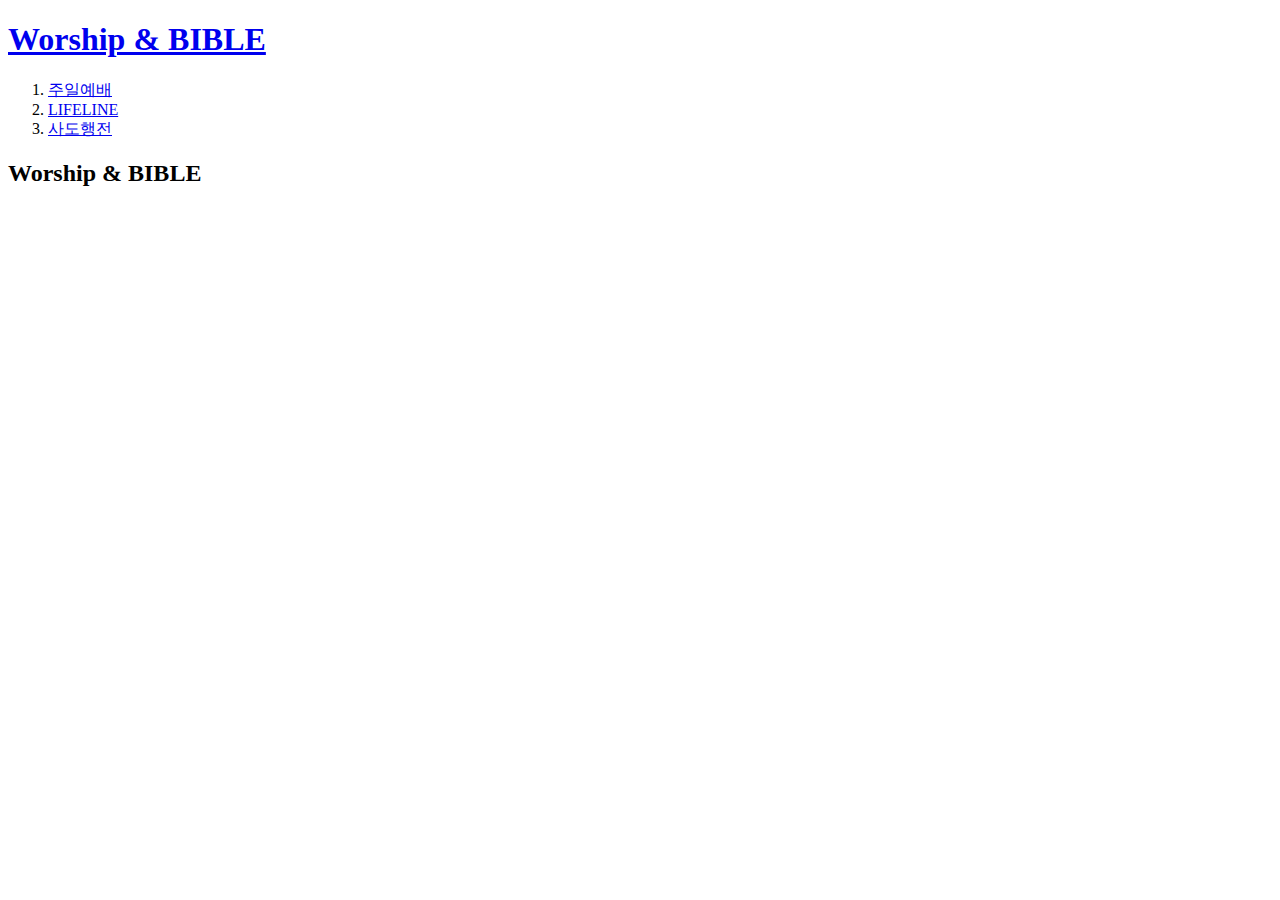
==== index.html @ 487e3ca4 "first version" ====
<!DOCTYPE html>
<html lang="en" dir="ltr">
<head>
  <meta charset="utf-8">
  <title>Worship & BIBLE</title>
</head>
<body>

<h1>
  <a href="index.html">Worship & BIBLE</a>
</h1>
  <ol>
    <li><a href="1.html">주일예배</a></li>
    <li><a href="2.html">LIFELINE</a></li>
    <li><a href="3.html">사도행전</a></li>
  </ol>
  <h2>Worship & BIBLE</h2>
    <p>
      <a href="https://www.leviworship.com"></a>
    </p>
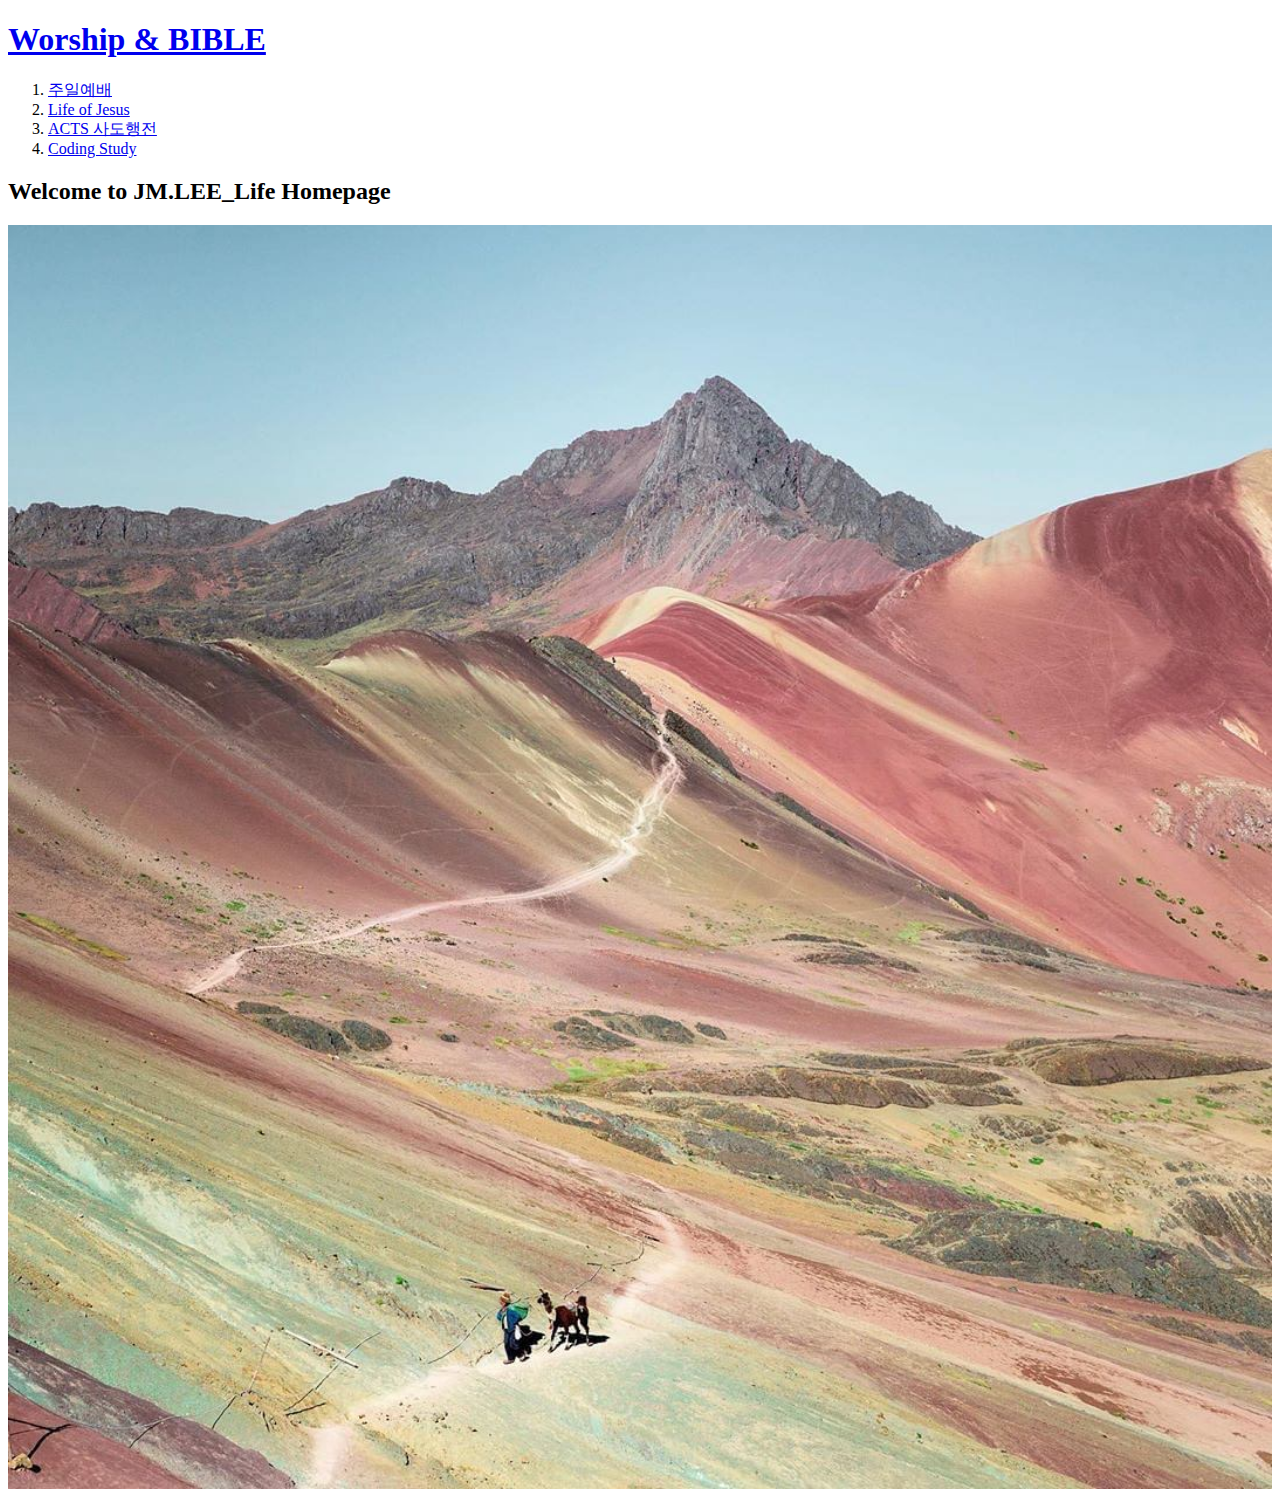
==== commit 0d547bdd: "Add files via upload" ====
--- a/index.html
+++ b/index.html
@@ -2,19 +2,22 @@
 <html lang="en" dir="ltr">
 <head>
   <meta charset="utf-8">
-  <title>Worship & BIBLE</title>
+  <title> JM.LEE_Life Homepage </title>
 </head>
-<body>
+  <body>
 
-<h1>
-  <a href="index.html">Worship & BIBLE</a>
-</h1>
-  <ol>
-    <li><a href="1.html">주일예배</a></li>
-    <li><a href="2.html">LIFELINE</a></li>
-    <li><a href="3.html">사도행전</a></li>
-  </ol>
-  <h2>Worship & BIBLE</h2>
-    <p>
-      <a href="https://www.leviworship.com"></a>
-    </p>
+  <h1>
+    <a href="index.html"> Worship & BIBLE </a>
+  </h1>
+    <ol>
+      <li><a href="1.html">주일예배</a></li>
+      <li><a href="2.html">Life of Jesus</a></li>
+      <li><a href="3.html">ACTS 사도행전</a></li>
+      <li><a href="4.html">Coding Study</a></li>
+    </ol>
+    <h2> Welcome to JM.LEE_Life Homepage </h2>
+
+<img src="background2.JPG" width="100%">
+
+  </body>
+</html>
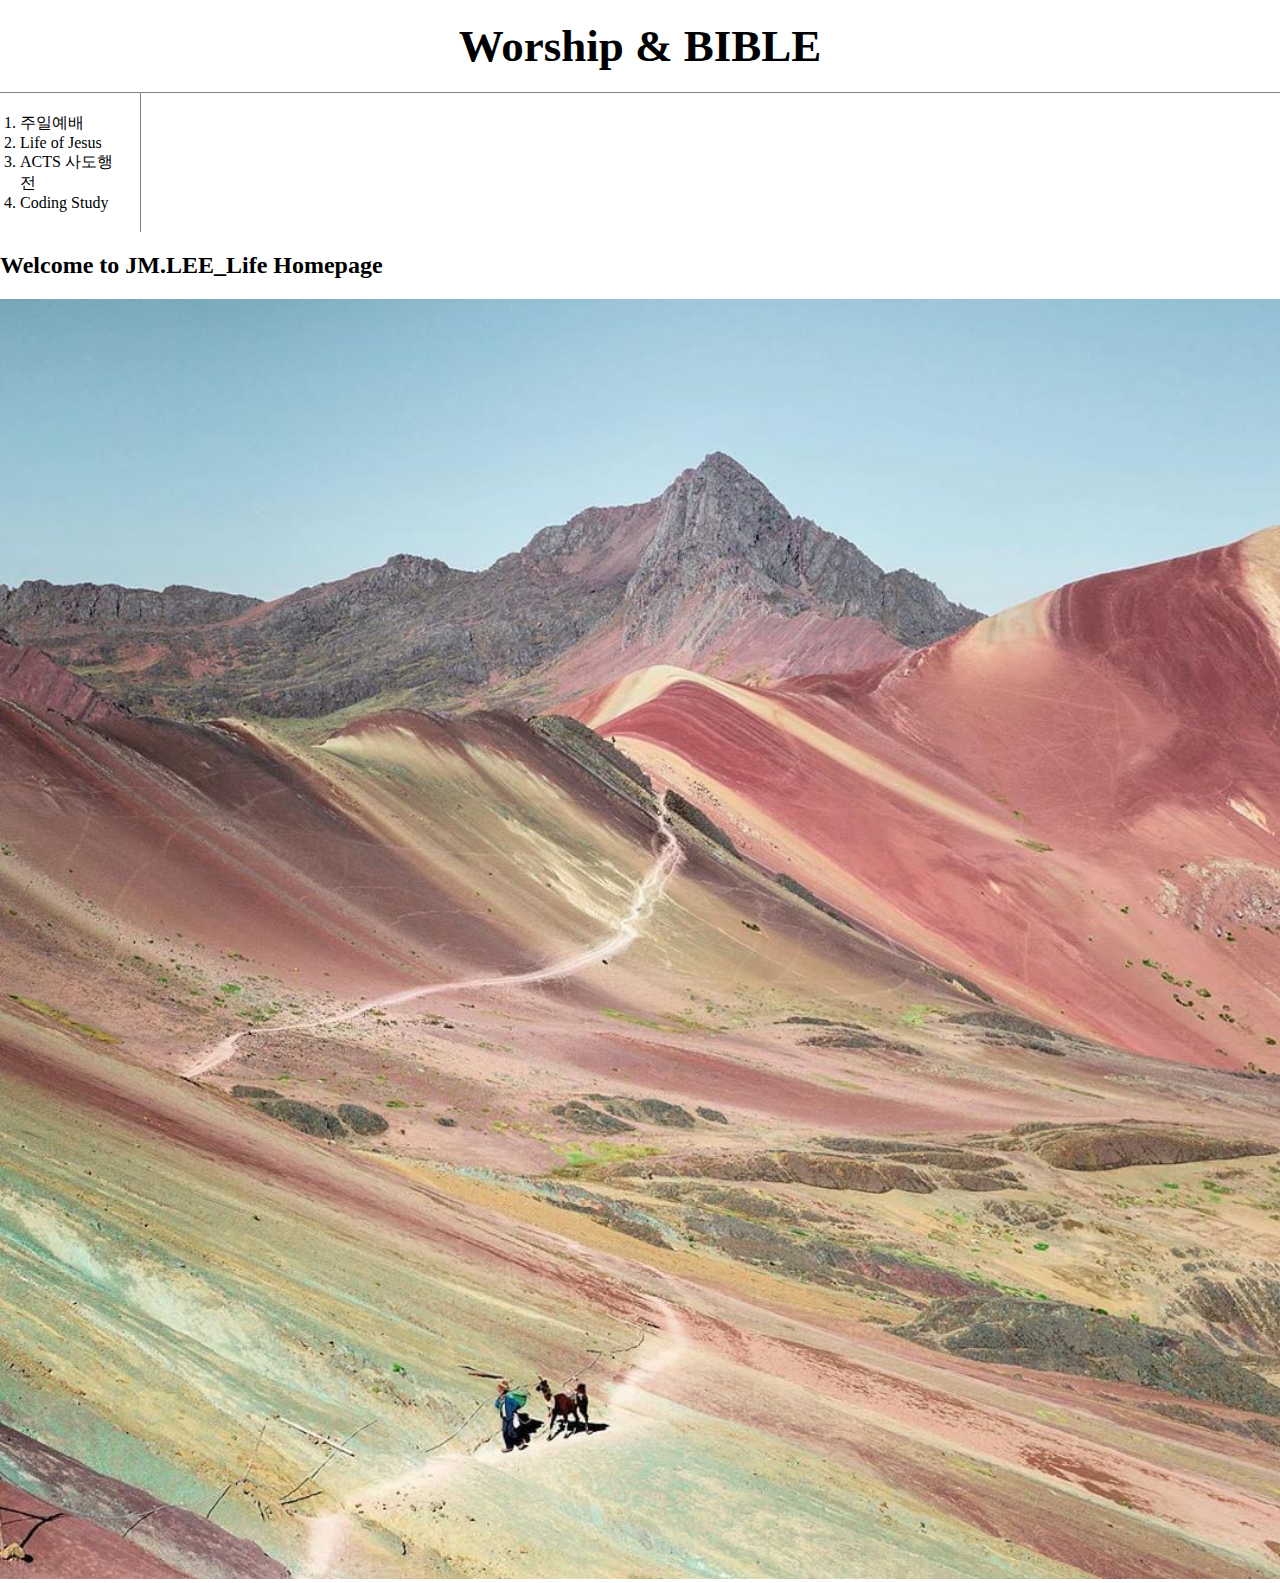
==== commit 0b0f78b6: "Add files via upload" ====
--- a/index.html
+++ b/index.html
@@ -1,23 +1,26 @@
 <!DOCTYPE html>
-<html lang="en" dir="ltr">
+<html lang="ko">
+
 <head>
-  <meta charset="utf-8">
-  <title> JM.LEE_Life Homepage </title>
+    <meta charset="utf-8">
+    <link rel="stylesheet" href="style.css">
+    <title>JM.LEE_Life Homepage</title>
 </head>
-  <body>
+<body>
 
-  <h1>
-    <a href="index.html"> Worship & BIBLE </a>
-  </h1>
-    <ol>
-      <li><a href="1.html">주일예배</a></li>
-      <li><a href="2.html">Life of Jesus</a></li>
-      <li><a href="3.html">ACTS 사도행전</a></li>
-      <li><a href="4.html">Coding Study</a></li>
-    </ol>
-    <h2> Welcome to JM.LEE_Life Homepage </h2>
+      <h1>
+          <a href="index.html"> Worship & BIBLE </a>
+      </h1>
+      <ol>
+          <li><a href="1.html">주일예배</a></li>
+          <li><a href="2.html">Life of Jesus</a></li>
+          <li><a href="3.html">ACTS 사도행전</a></li>
+          <li><a href="4.html">Coding Study</a></li>
+      </ol>
+      <h2> Welcome to JM.LEE_Life Homepage </h2>
 
-<img src="background2.JPG" width="100%">
+      <img src="background1.jpeg" width="100%">
 
-  </body>
+
+</body>
 </html>
--- a/style.css
+++ b/style.css
@@ -0,0 +1,50 @@
+body {
+      margin: 0px;
+    }
+  
+    a {
+      color: black;
+      text-decoration: none;
+    }
+  
+    h1 {
+      font-size: 45px;
+      text-align: center;
+      border-bottom: 1px solid gray;
+      margin: 0;
+      padding: 20px;
+    }
+  
+    ol {
+      border-right: 1px solid gray;
+      width: 100px;
+      margin: 0px;
+      padding: 20px;
+    }
+  
+    #grid {
+      display: grid;
+      grid-template-columns: 150px 1fr;
+    }
+  
+    #grid ol {
+      padding-left: 33px;
+    }
+  
+    #grid #article {
+      padding-left: 25px;
+    }
+  
+    @media(max-width:800px) {
+      #grid {
+        display: block;
+      }
+  
+      ol {
+        border-right: none;
+      }
+  
+      h1 {
+        border-bottom: none;
+      }
+    }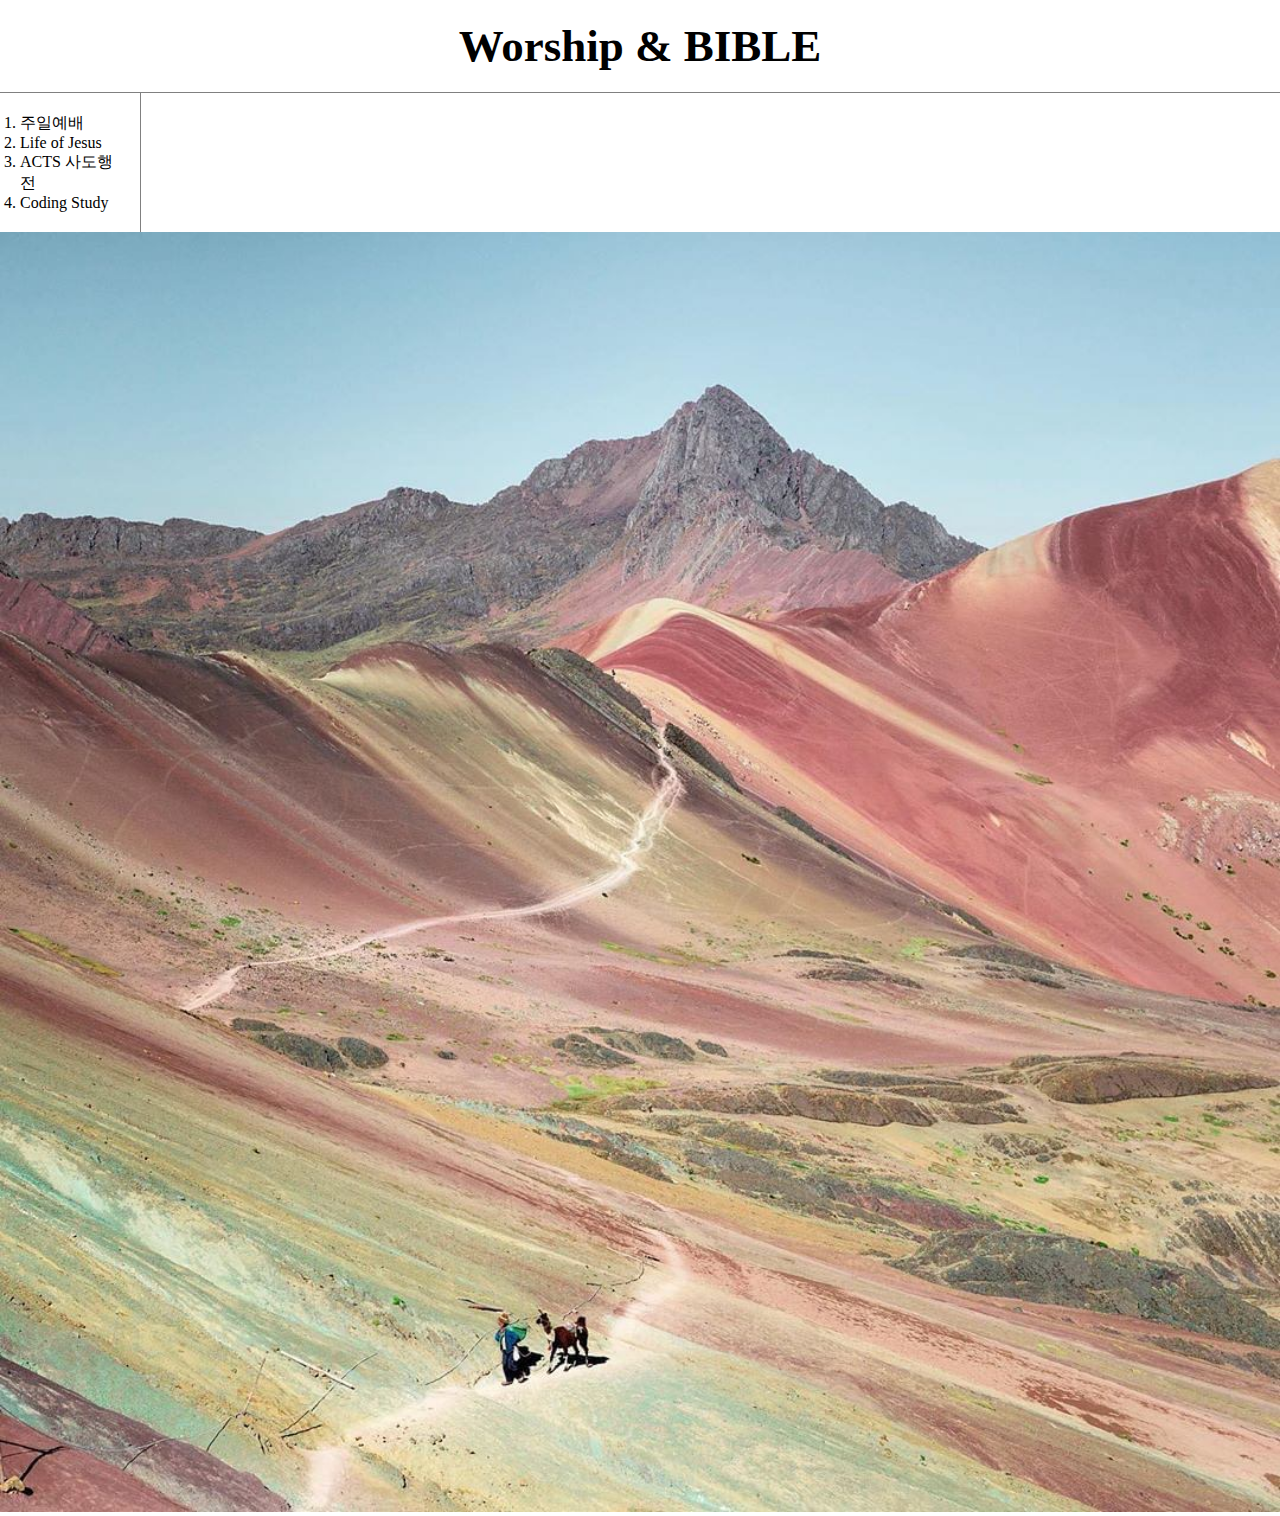
==== commit 6990b05e: "Add files via upload" ====
--- a/index.html
+++ b/index.html
@@ -17,7 +17,6 @@
           <li><a href="3.html">ACTS 사도행전</a></li>
           <li><a href="4.html">Coding Study</a></li>
       </ol>
-      <h2> Welcome to JM.LEE_Life Homepage </h2>
 
       <img src="background1.jpeg" width="100%">
 
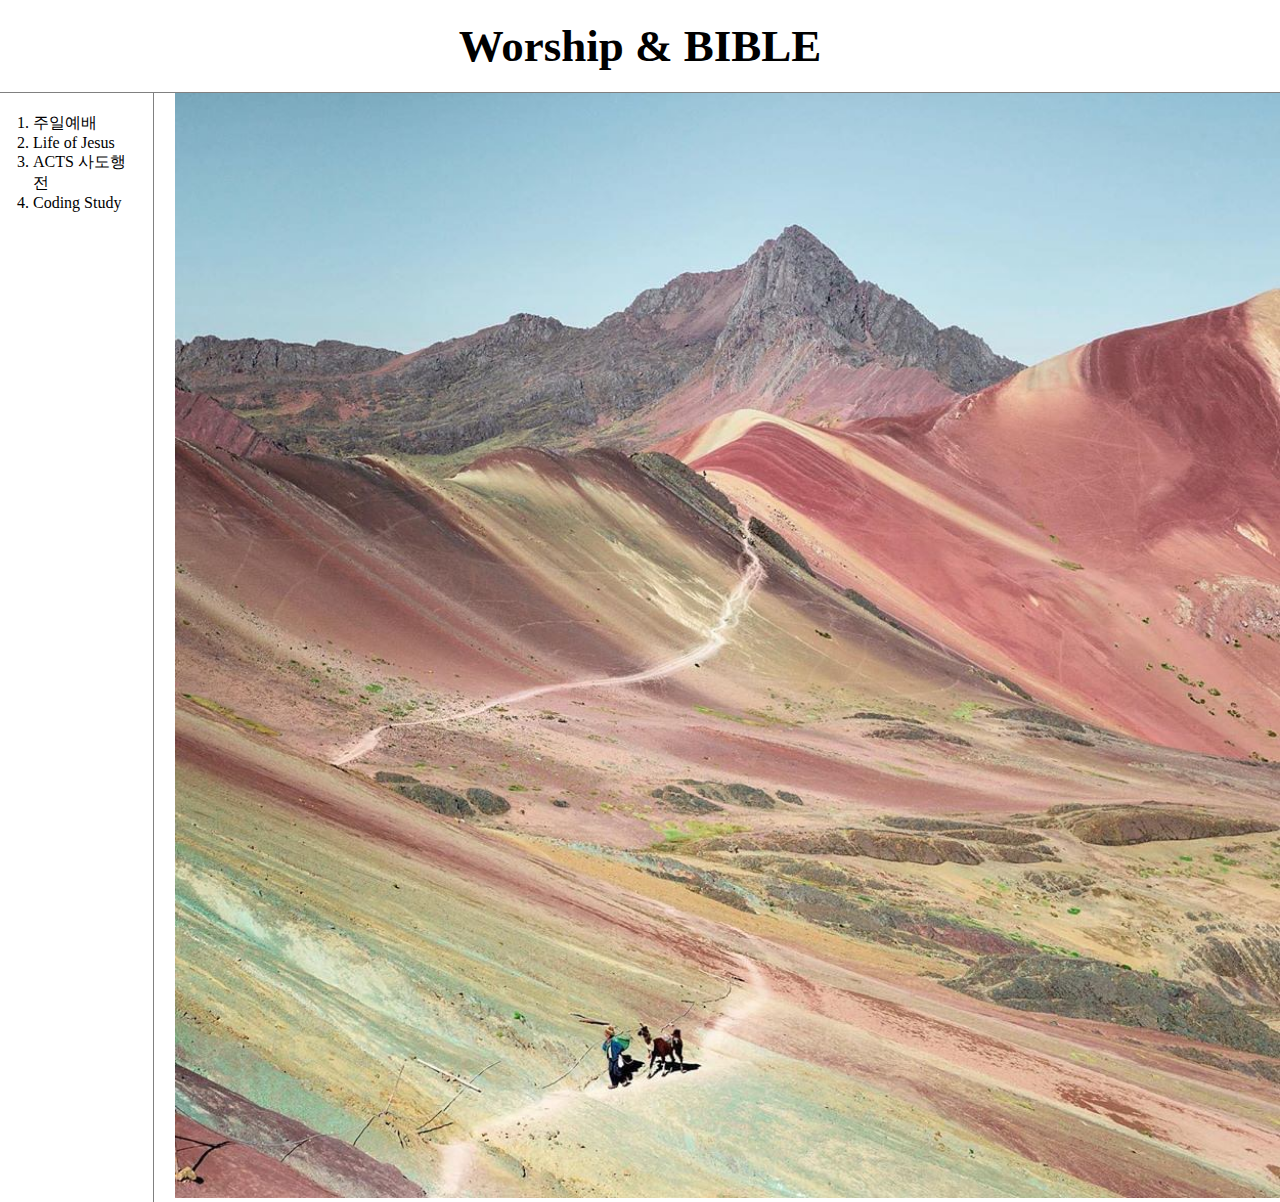
==== commit b754b45f: "Add files via upload" ====
--- a/index.html
+++ b/index.html
@@ -7,19 +7,20 @@
     <title>JM.LEE_Life Homepage</title>
 </head>
 <body>
+    <h1>
+        <a href="index.html"> Worship & BIBLE </a></h1>
+        <div id="grid">
+    <ol>
+        <li><a href="1.html">주일예배</a></li>
+        <li><a href="2.html">Life of Jesus</a></li>
+        <li><a href="3.html">ACTS 사도행전</a></li>
+        <li><a href="4.html">Coding Study</a></li>
+    </ol>
+        <div id="article">
 
-      <h1>
-          <a href="index.html"> Worship & BIBLE </a>
-      </h1>
-      <ol>
-          <li><a href="1.html">주일예배</a></li>
-          <li><a href="2.html">Life of Jesus</a></li>
-          <li><a href="3.html">ACTS 사도행전</a></li>
-          <li><a href="4.html">Coding Study</a></li>
-      </ol>
+<img src="background1.jpeg" width="100%">
 
-      <img src="background1.jpeg" width="100%">
-
-
+        </div>
+    </div>
 </body>
 </html>
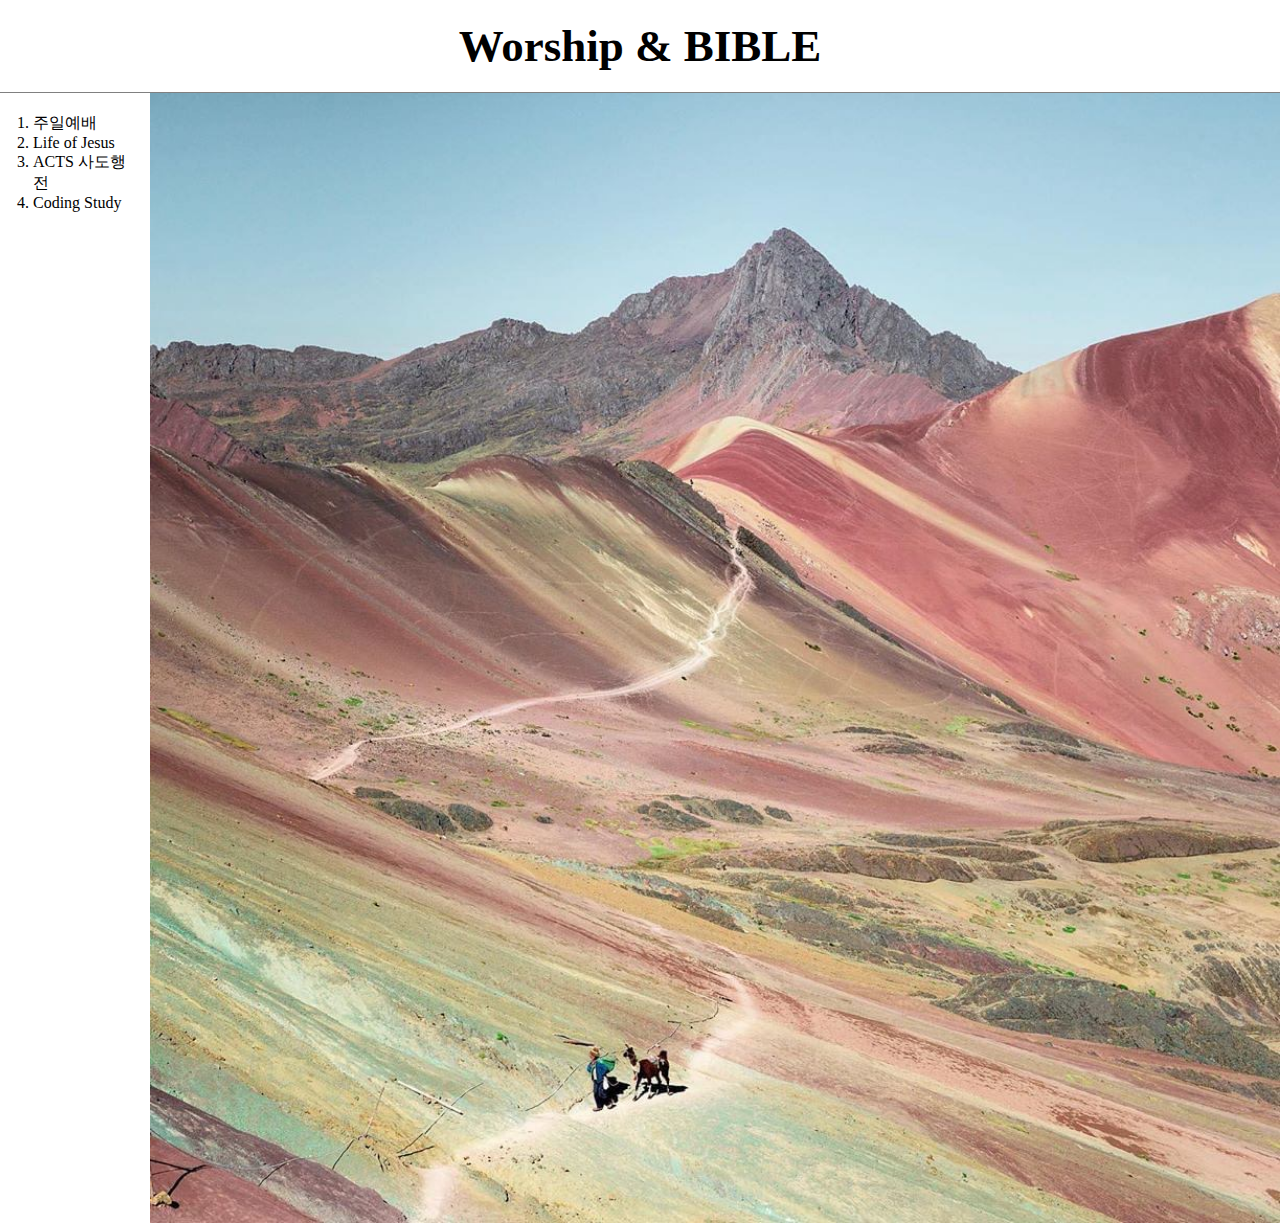
==== commit a2997b5d: "Add files via upload" ====
--- a/index.html
+++ b/index.html
@@ -16,11 +16,9 @@
         <li><a href="3.html">ACTS 사도행전</a></li>
         <li><a href="4.html">Coding Study</a></li>
     </ol>
-        <div id="article">
 
 <img src="background1.jpeg" width="100%">
 
         </div>
-    </div>
 </body>
 </html>
